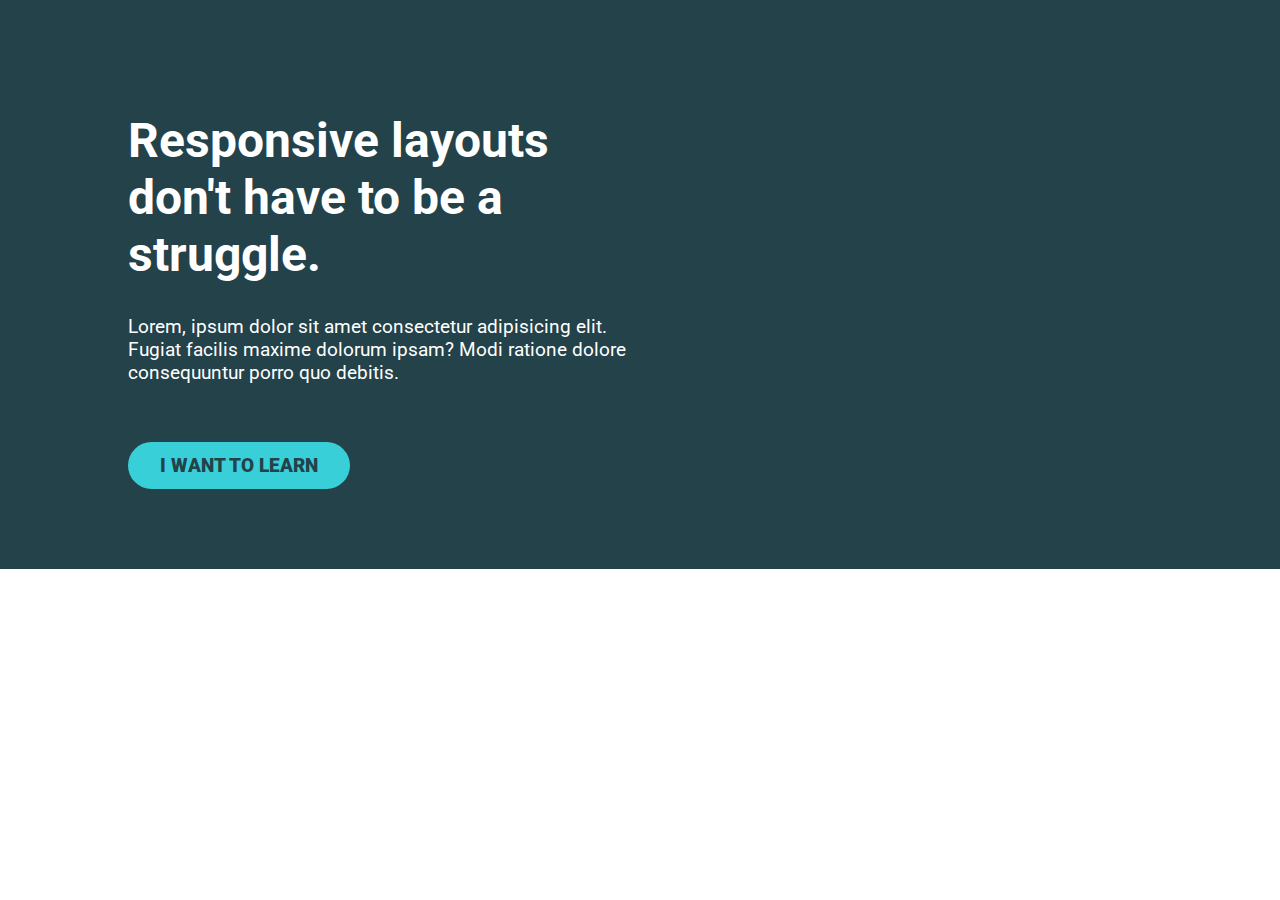
==== challenge3/index.html @ 645d73d2 "continuation" ====
<!DOCTYPE html>
<html lang="en">
<head>
  <meta charset="UTF-8">
  <meta http-equiv="X-UA-Compatible" content="IE=edge">
  <meta name="viewport" content="width=device-width, initial-scale=1.0">
  <title>Responsive Layouts</title>
  <link rel="stylesheet" href="style.css">
  <link rel="preconnect" href="https://fonts.googleapis.com">
<link rel="preconnect" href="https://fonts.gstatic.com" crossorigin>
<link href="https://fonts.googleapis.com/css2?family=Roboto&display=swap" rel="stylesheet">
</head>
<body>
  <div class="main">
    <div class="container">
      <div class="intro">
        <h1>Responsive layouts don't have to be a struggle.</h1>
        <p>Lorem, ipsum dolor sit amet consectetur adipisicing elit. Fugiat facilis maxime dolorum ipsam? Modi ratione dolore consequuntur porro quo debitis.</p>
        <a href="#" class="btn">I want to learn</a>
      </div>
    </div>
  </div>
</body>
</html>
---- challenge3/style.css ----
* {
 box-sizing: border-box; 
}

body {
  margin: 0;
  font-family: 'Roboto', sans-serif;
  font-size: 1.2rem;
  /* font-family: 'Roboto Mono', monospace; */
}

h1 {
  font-size: 3rem;
}

.main {
  background-color: #23424a;
  color: white;
  padding: 5rem 0;
}

.container {
  margin: 0 auto;
  width: 80%;
  max-width: 1200px;
}

.intro {
  width: 50%;
}

.main p {
  margin-bottom: 3em;
}

.btn {
  display: inline-block;
  background-color: #38cfd9;
  color: #136c72;
  padding: 0.75rem 2rem;
  color: #23424a;
  text-decoration: none;
  text-transform: uppercase;
  border-radius: 100px;
  font-weight: 900;
}
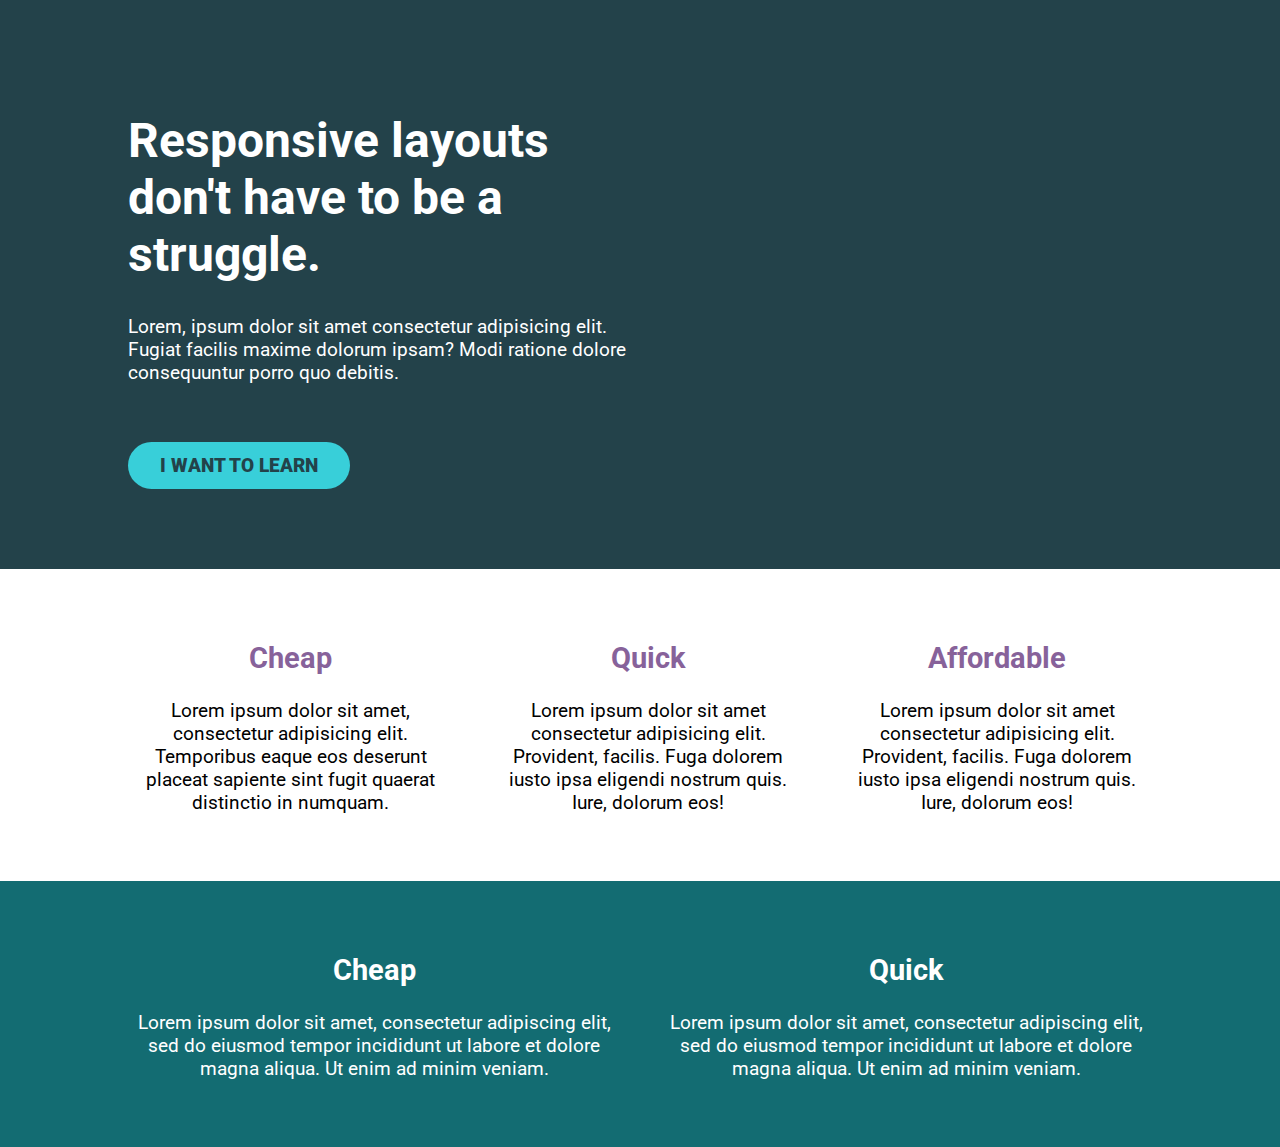
==== commit 16cc1140: "challenge3" ====
--- a/challenge3/index.html
+++ b/challenge3/index.html
@@ -20,5 +20,36 @@
       </div>
     </div>
   </div>
+  <div class="container">
+    <div class="row">
+      <div class="col">
+        <h2>Cheap</h2>
+        <p>Lorem ipsum dolor sit amet, consectetur adipisicing elit. Temporibus eaque eos deserunt placeat sapiente sint fugit quaerat distinctio in numquam.</p>
+      </div>
+      <div class="col">
+        <h2>Quick</h2>
+        <p>Lorem ipsum dolor sit amet consectetur adipisicing elit. Provident, facilis. Fuga dolorem iusto ipsa eligendi nostrum quis. Iure, dolorum eos!</p>
+      </div>
+      <div class="col">
+        <h2>Affordable</h2>
+        <p>Lorem ipsum dolor sit amet consectetur adipisicing elit. Provident, facilis. Fuga dolorem iusto ipsa eligendi nostrum quis. Iure, dolorum eos!</p>
+      </div>
+    </div>
+  </div>
+
+  <div class="nurow">
+    <div class="container">
+        <div class="row">
+          <div class="col">
+            <h2>Cheap</h2>
+            <p>Lorem ipsum dolor sit amet, consectetur adipiscing elit, sed do eiusmod tempor incididunt ut labore et dolore magna aliqua. Ut enim ad minim veniam.</p>
+          </div>
+          <div class="col">
+            <h2>Quick</h2>
+            <p>Lorem ipsum dolor sit amet, consectetur adipiscing elit, sed do eiusmod tempor incididunt ut labore et dolore magna aliqua. Ut enim ad minim veniam.</p>
+          </div>
+        </div>
+    </div>
+  </div>
 </body>
 </html>--- a/challenge3/style.css
+++ b/challenge3/style.css
@@ -12,6 +12,30 @@
 h1 {
   font-size: 3rem;
 }
+
+.row {
+  display: flex;
+  flex-direction: row;
+  gap: 40px;
+  padding: 3rem 0;
+  text-align: center;
+}
+
+.row h2 {
+  color: #87629A;
+}
+
+.nurow {
+  background-color: #136C72;
+  color: white;
+  display: flex;
+  flex-direction: row;
+}
+
+.nurow .col h2 {
+  color: white;
+}
+
 
 .main {
   background-color: #23424a;
